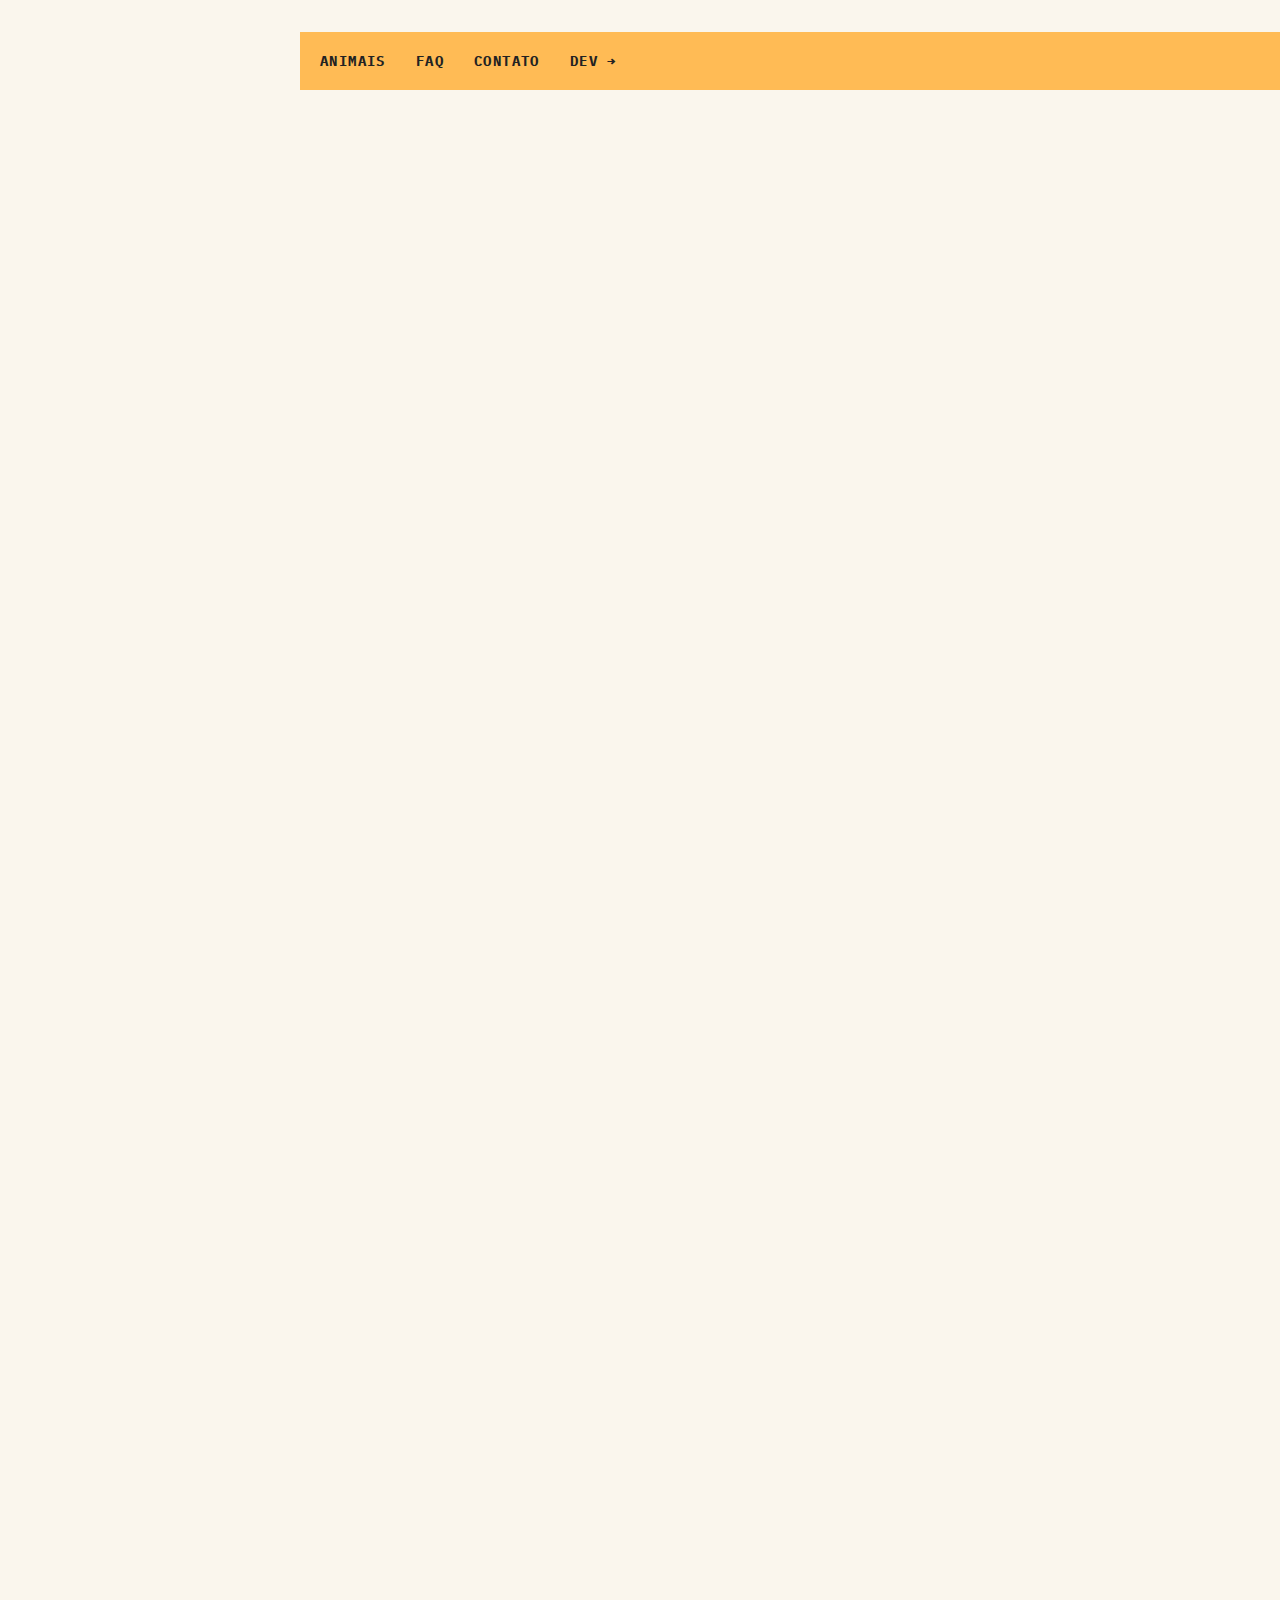
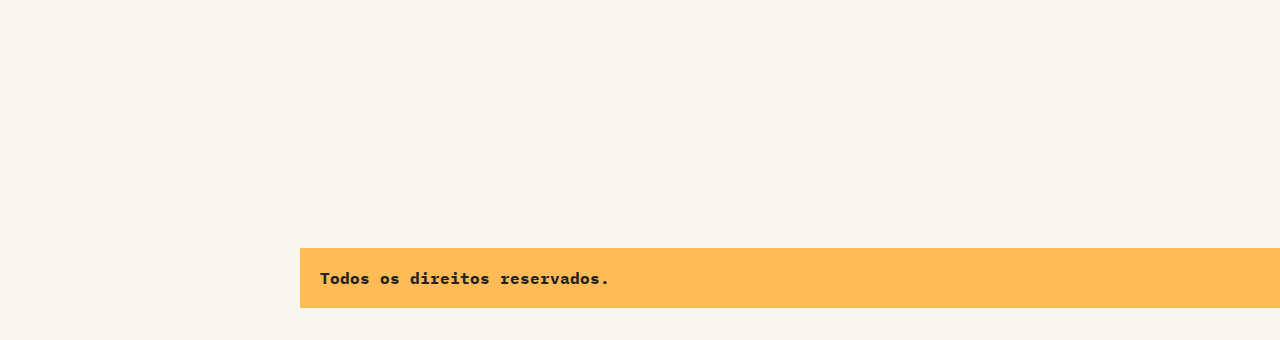
==== Animação de Scroll/index.html @ 9bccab38 "Inicio do protótipo" ====
<!DOCTYPE html>
<html lang="pt-br">
<head>
  <meta charset="UTF-8">
  <meta http-equiv="X-UA-Compatible" content="IE=edge">
  <meta name="viewport" content="width=device-width, initial-scale=1.0">
  <title>Animais Fantásticos</title>
  <link rel="preconnect" href="https://fonts.googleapis.com"><link rel="preconnect" href="https://fonts.gstatic.com" crossorigin><link href="https://fonts.googleapis.com/css2?family=IBM+Plex+Mono:wght@400;500;600;700&family=Playfair+Display+SC:wght@400;500;600;700&display=swap" rel="stylesheet">
  <link href="./css/style.css" rel="stylesheet">
  <script>document.documentElement.className = 'js'</script>
</head>
<body>
  <nav class="menu js-menu">
    <ul>
      <li><a href="#animais">Animais</a></li>
      <li><a href="#faq">Faq</a></li>
      <li><a href="#contato">Contato</a></li>
      <li><a href="https://github.com/opkwelvy">Dev →</a></li>
    </ul>
  </nav>
  <section class="grid-section animais js-scroll" id="animais">
    <h1 class="titulo">Animais Fantásticos</h1>
    <ul class="animais-lista js-tabmenu">
      <li>
        <img src="./img/imagem1.jpg" alt="">
      </li>
      <li>
        <img src="./img/imagem2.jpg" alt="">
      </li>
      <li>
        <img src="./img/imagem3.jpg" alt="">
      </li>
      <li>
        <img src="./img/imagem4.jpg" alt="">
      </li>
      <li>
        <img src="./img/imagem5.jpg" alt="">
      </li>
      <li>
        <img src="./img/imagem6.jpg" alt="">
      </li>
    </ul>
    <div class="animais-descricao js-tabcontent">
      <section>
        <h2>Raposa</h2>
        <p>Raposas são pequenos a médios mamíferos onívoros pertencentes a vários gêneros da família Canidae. As raposas têm o crânio achatado, orelhas triangulares verticais, focinho pontiagudo e ligeiramente arrebitado e uma cauda longa e espessa.</p>
        <p>Doze espécies pertencem ao grupo monofilético de "raposas verdadeiras" do gênero Vulpes. Aproximadamente outras 25 espécies atuais ou extintas são parte do grupo parafilético das raposas sul-americanas ou do grupo periférico, que consiste na raposa-orelhas-de-morcego, raposa-cinzenta e raposa-das-ilhas.</p>
        <p>A dentição de uma raposa, como todos os outros canídeos, é I 3/3, C 1/1, PM 4/4, M 3/2 = 42. (As raposas-orelhas-de-morcego têm seis molares extras, totalizando 48 dentes.) As raposas têm pares pronunciados de dentes carniceiros, o que é característico de um carnívoro. </p>
        <p>O escroto da raposa macho é segurado próximo ao corpo com os testículos dentro, mesmo depois que eles descem. Como outros caninos, a raposa macho tem um báculo, ou osso peniano.[2][14][15] Os testículos das raposas-vermelhas são menores do que os das raposas-do-ártico.</p>
      </section>
      <section>
        <h2>Esquilo</h2>
        <p>Raposas são pequenos a médios mamíferos onívoros pertencentes a vários gêneros da família Canidae. As raposas têm o crânio achatado, orelhas triangulares verticais, focinho pontiagudo e ligeiramente arrebitado e uma cauda longa e espessa.</p>
        <p>Doze espécies pertencem ao grupo monofilético de "raposas verdadeiras" do gênero Vulpes. Aproximadamente outras 25 espécies atuais ou extintas são parte do grupo parafilético das raposas sul-americanas ou do grupo periférico, que consiste na raposa-orelhas-de-morcego, raposa-cinzenta e raposa-das-ilhas.</p>
        <p>O escroto da raposa macho é segurado próximo ao corpo com os testículos dentro, mesmo depois que eles descem. Como outros caninos, a raposa macho tem um báculo, ou osso peniano.[2][14][15] Os testículos das raposas-vermelhas são menores do que os das raposas-do-ártico.</p>
      </section>
      <section>
        <h2>Urso</h2>
        <p>Raposas são pequenos a médios mamíferos onívoros pertencentes a vários gêneros da família Canidae. As raposas têm o crânio achatado, orelhas triangulares verticais, focinho pontiagudo e ligeiramente arrebitado e uma cauda longa e espessa.</p>
        <p>A dentição de uma raposa, como todos os outros canídeos, é I 3/3, C 1/1, PM 4/4, M 3/2 = 42. (As raposas-orelhas-de-morcego têm seis molares extras, totalizando 48 dentes.) As raposas têm pares pronunciados de dentes carniceiros, o que é característico de um carnívoro. </p>
        <p>O escroto da raposa macho é segurado próximo ao corpo com os testículos dentro, mesmo depois que eles descem. Como outros caninos, a raposa macho tem um báculo, ou osso peniano.[2][14][15] Os testículos das raposas-vermelhas são menores do que os das raposas-do-ártico.</p>
      </section>
      <section>
        <h2>Lobo</h2>
        <p>Raposas são pequenos a médios mamíferos onívoros pertencentes a vários gêneros da família Canidae. As raposas têm o crânio achatado, orelhas triangulares verticais, focinho pontiagudo e ligeiramente arrebitado e uma cauda longa e espessa.</p>
        <p>Doze espécies pertencem ao grupo monofilético de "raposas verdadeiras" do gênero Vulpes. Aproximadamente outras 25 espécies atuais ou extintas são parte do grupo parafilético das raposas sul-americanas ou do grupo periférico, que consiste na raposa-orelhas-de-morcego, raposa-cinzenta e raposa-das-ilhas.</p>
        <p>A dentição de uma raposa, como todos os outros canídeos, é I 3/3, C 1/1, PM 4/4, M 3/2 = 42. (As raposas-orelhas-de-morcego têm seis molares extras, totalizando 48 dentes.) As raposas têm pares pronunciados de dentes carniceiros, o que é característico de um carnívoro. </p>
        <p>O escroto da raposa macho é segurado próximo ao corpo com os testículos dentro, mesmo depois que eles descem. Como outros caninos, a raposa macho tem um báculo, ou osso peniano.[2][14][15] Os testículos das raposas-vermelhas são menores do que os das raposas-do-ártico.</p>
      </section>
      <section>
        <h2>Macaco</h2>
        <p>Raposas são pequenos a médios mamíferos onívoros pertencentes a vários gêneros da família Canidae. As raposas têm o crânio achatado, orelhas triangulares verticais, focinho pontiagudo e ligeiramente arrebitado e uma cauda longa e espessa.</p>
        <p>Doze espécies pertencem ao grupo monofilético de "raposas verdadeiras" do gênero Vulpes. Aproximadamente outras 25 espécies atuais ou extintas são parte do grupo parafilético das raposas sul-americanas ou do grupo periférico, que consiste na raposa-orelhas-de-morcego, raposa-cinzenta e raposa-das-ilhas.</p>
        <p>O escroto da raposa macho é segurado próximo ao corpo com os testículos dentro, mesmo depois que eles descem. Como outros caninos, a raposa macho tem um báculo, ou osso peniano.[2][14][15] Os testículos das raposas-vermelhas são menores do que os das raposas-do-ártico.</p>
      </section>
      <section>
        <h2>Leão</h2>
        <p>Raposas são pequenos a médios mamíferos onívoros pertencentes a vários gêneros da família Canidae. As raposas têm o crânio achatado, orelhas triangulares verticais, focinho pontiagudo e ligeiramente arrebitado e uma cauda longa e espessa.</p>
        <p>Doze espécies pertencem ao grupo monofilético de "raposas verdadeiras" do gênero Vulpes. Aproximadamente outras 25 espécies atuais ou extintas são parte do grupo parafilético das raposas sul-americanas ou do grupo periférico, que consiste na raposa-orelhas-de-morcego, raposa-cinzenta e raposa-das-ilhas.</p>
        <p>A dentição de uma raposa, como todos os outros canídeos, é I 3/3, C 1/1, PM 4/4, M 3/2 = 42. (As raposas-orelhas-de-morcego têm seis molares extras, totalizando 48 dentes.) As raposas têm pares pronunciados de dentes carniceiros, o que é característico de um carnívoro. </p>
        <p>O escroto da raposa macho é segurado próximo ao corpo com os testículos dentro, mesmo depois que eles descem. Como outros caninos, a raposa macho tem um báculo, ou osso peniano.[2][14][15] Os testículos das raposas-vermelhas são menores do que os das raposas-do-ártico.</p>
      </section>
    </div>
  </section>
  <section class="grid-section faq js-scroll" id="faq">
    <h class="titulo">FAQ</h1>
    <dl class="faq-lista js-accordion">
      <dt>Qual a idade dos animais?</dt>
      <dd>As raposas são animais mamíferos e onívoros pertencentes à família Canidae. São vulpídeos de porte médio, caracterizados por um focinho comprido e uma cauda longa e peluda.</dd>
      <dt>Eles são fantásticos?</dt>
      <dd>Também apresentam como particularidade suas pupilas ovais, semelhantes às pupilas verticais dos felídeos.</dd>
      <dt>Qual a diferença?</dt>
      <dd>As raposas são animais mamíferos e onívoros pertencentes à família Canidae. São vulpídeos de porte médio, caracterizados por um focinho comprido e uma cauda longa e peluda.</dd>
      <dt>Como proteger?</dt>
      <dd>Também apresentam como particularidade suas pupilas ovais, semelhantes às pupilas verticais dos felídeos.</dd>
    </dl>
  </section>
  <section class="grid-section contato js-scroll" id="contato">
    <h1 class="titulo">Contato</h1>
    <div class="mapa">
      <img src="./img/mapa.png">
    </div>
    <ul class="dados">
      <li>contato@origamid.com</li>
      <li>+55 (21) 9999-9999</li>
      <li>Rua do Conde,  nº 21</li>
      <li>Rio de Janeiro - Rj</li>
    </ul>
  </section>
  <footer class="copy">
    <p>Todos os direitos reservados.</p>
  </footer>
  <script src="./script.js"></script>
</body>
</html>
---- Animação de Scroll/css/style.css ----
body,
h1,
h2,
h3,
ul,
li,
p,
dd,
dt,
dl{
  margin: 0px;
  padding: 0px;
}
img{
  display: block;
  max-width: 100%;
}
ul{
  list-style: none;
}
body{
  background-color: #faf6ed;
  color: #222;
  -webkit-font-smoonthing: antialiased;
  display: grid;
  grid-template-columns: 1fr 120px minmax(300px, 800px) 1fr;
}
.menu{
  grid-column: 3 / 5;
  margin-top: 2rem;
  margin-bottom: 2rem;
  background-color: #fb5;
}
.menu ul{
  display: flex;
  flex-wrap: wrap;
   padding: 10px;
}
.menu li a{
  display: block;
  padding: 10px;
  margin-right: 10px;
  color: #222;
  text-decoration: none;
  font-family: 'IBM Plex mono', monospace;
  font-weight: bold;
  text-transform: uppercase;
  font-size: 0.875rem;
  letter-spacing: .1em;
}
.grid-section{
  grid-column: 2/4;
  width: 100%;
  box-sizing: border-box;
  padding: 10px;
  display: grid;
  grid-template-columns: 90px 300px 1fr;
  grid-gap: 20px;
  margin-bottom: 4rem;
}
.titulo{
  font-family: 'Playfair Display SC', Georgia ;
  font-size: 6rem;
  line-height: 1;
  font-weight: 400;
  margin-bottom: 1rem;
  grid-column: 1/4;
}
.animais h2{
  font-family: 'IBM Plex Mono', monospace;
  font-size: 1rem;
  text-transform:uppercase;
  letter-spacing: .1em; 
  margin-bottom: 1rem;
  color: #e54
}
.animais h2::before{
  content: "";
  display: inline-block;
  width: 40px;
  height: 10px;
  margin-right: 10px;
  background-color: #fb5;
}
.animais p{
  font-family: Helvetica, Arial;
  line-height: 1.2;
  margin-bottom: 1rem;
}
.animais-lista{
  height: 370px;
  overflow-y: scroll;
  grid-column: 2;
}
.animais-lista li{
  cursor: pointer;
}
.animais-lista::-webkit-scrollbar{
  width:18px;
}
.animais-lista::-webkit-scrollbar-thumb{
  background-color: #fb5;
  border-left: 4px solid #faf6ed;
  border-right: 4px solid #faf6ed;
  border-radius: 10px;
}
.animais-lista::-webkit-scrollbar-track{
  background-color: #faf6ed;
}
.animais-descreicao{
  grid-column: 3;
}
.animais-descreicao section{
  margin-bottom: 3rem;
}
.faq-lista{
  grid-column: 2/4;
}
.faq-lista dt{
  font-family: 'IBM Plex Mono', monospace;
  font-weight: bold;
  margin-top: 2rem;
  margin-bottom: .5rem;
  color: #E54;
  font-size: 1.5rem;
}
.faq-lista dt::before{
  content: "";
  display: inline-block;
  width: 20px;
  height: 10px;
  margin-right: 10px;
  background-color: #fb5;
  
}
.faq-lista dd{
  font-size: 1.125rem;
  font-family: Helvetica, Arial;
  margin-bottom: 5rem;
  margin-left: 30px
}
.mapa{
  grid-column: 2;
}
.dados{
  grid-column: 3;
}
.dados li{
  margin-bottom: 1rem;
  font-family: Helvetica, Arial;

}
.dados li::before{
  content: '';
  display: inline-block;
  width: 20px;
  height: 10px;
  margin-right: 10px;
  background-color: #fb5;
}
.copy{
 margin-bottom: 2rem;
 background-color: #fb5;
  grid-column: 3/5;
}
.copy p {
  padding: 20px;
  font-family: 'IBM Plex Mono', monospace;
  font-weight: bold;
}
@media (max-width: 700px){
  body{
    grid-template-columns: 1fr;
  }
  .menu, .grid-section, .copy{
    grid-column: 1;
  }
  .grid-section{
    grid-template-columns: 100px 1fr;
    grid-gap: 10px;
  }
  .animais-lista{
    grid-column: 1;
  }
  .faq-lista, .dados, .mapa{
    grid-column: 1/3;
  }
  .grid-section h1{
    font-size: 3rem;
  }
  .menu{
    margin-top: 0px
  }
  .copy{
    margin-bottom: 0px;
  }
}
.js .js-tabcontent section{
  display: none;
}
.js-tabcontent section.ativo{
  display: block !important;
  animation: show .5s forwards
}
@keyframes show{
  from{
    opacity: 0;
    transform: matrix3d(-30px, 0, 0); /* Eixos X, Y e Z*/
  }
  to{
    opacity: 1;
    transform: matrix3d(0, 0, 0);
  } 
}
.js .js-accordion dd{
  display: none;
  cursor: pointer;
}
.js-accordion dt::after{
  content: "⮧";
  margin-left: 10px;
}
.js-accordion dt.ativo::after{
  content: "⮥ ";
  margin-left: 10px;
}
.js-accordion dd.ativo{
  display: block;
  animation: slidedown .5s forwards;
}
@keyframes slidedown{
  from{
    opacity: 0;
    max-height: 0px;
  } 
  to{
    opacity: 1;
    max-height: 50px;
  } 
}
.js .js-scroll{
  opacity: 0;
  transform: translate3d(-30px,0,0);
  transition: .3s;
}
.js .js-scroll.ativo{
  opacity: 1;
  transition: .3s;
  transform: translate3d(0, 0, 0);
}
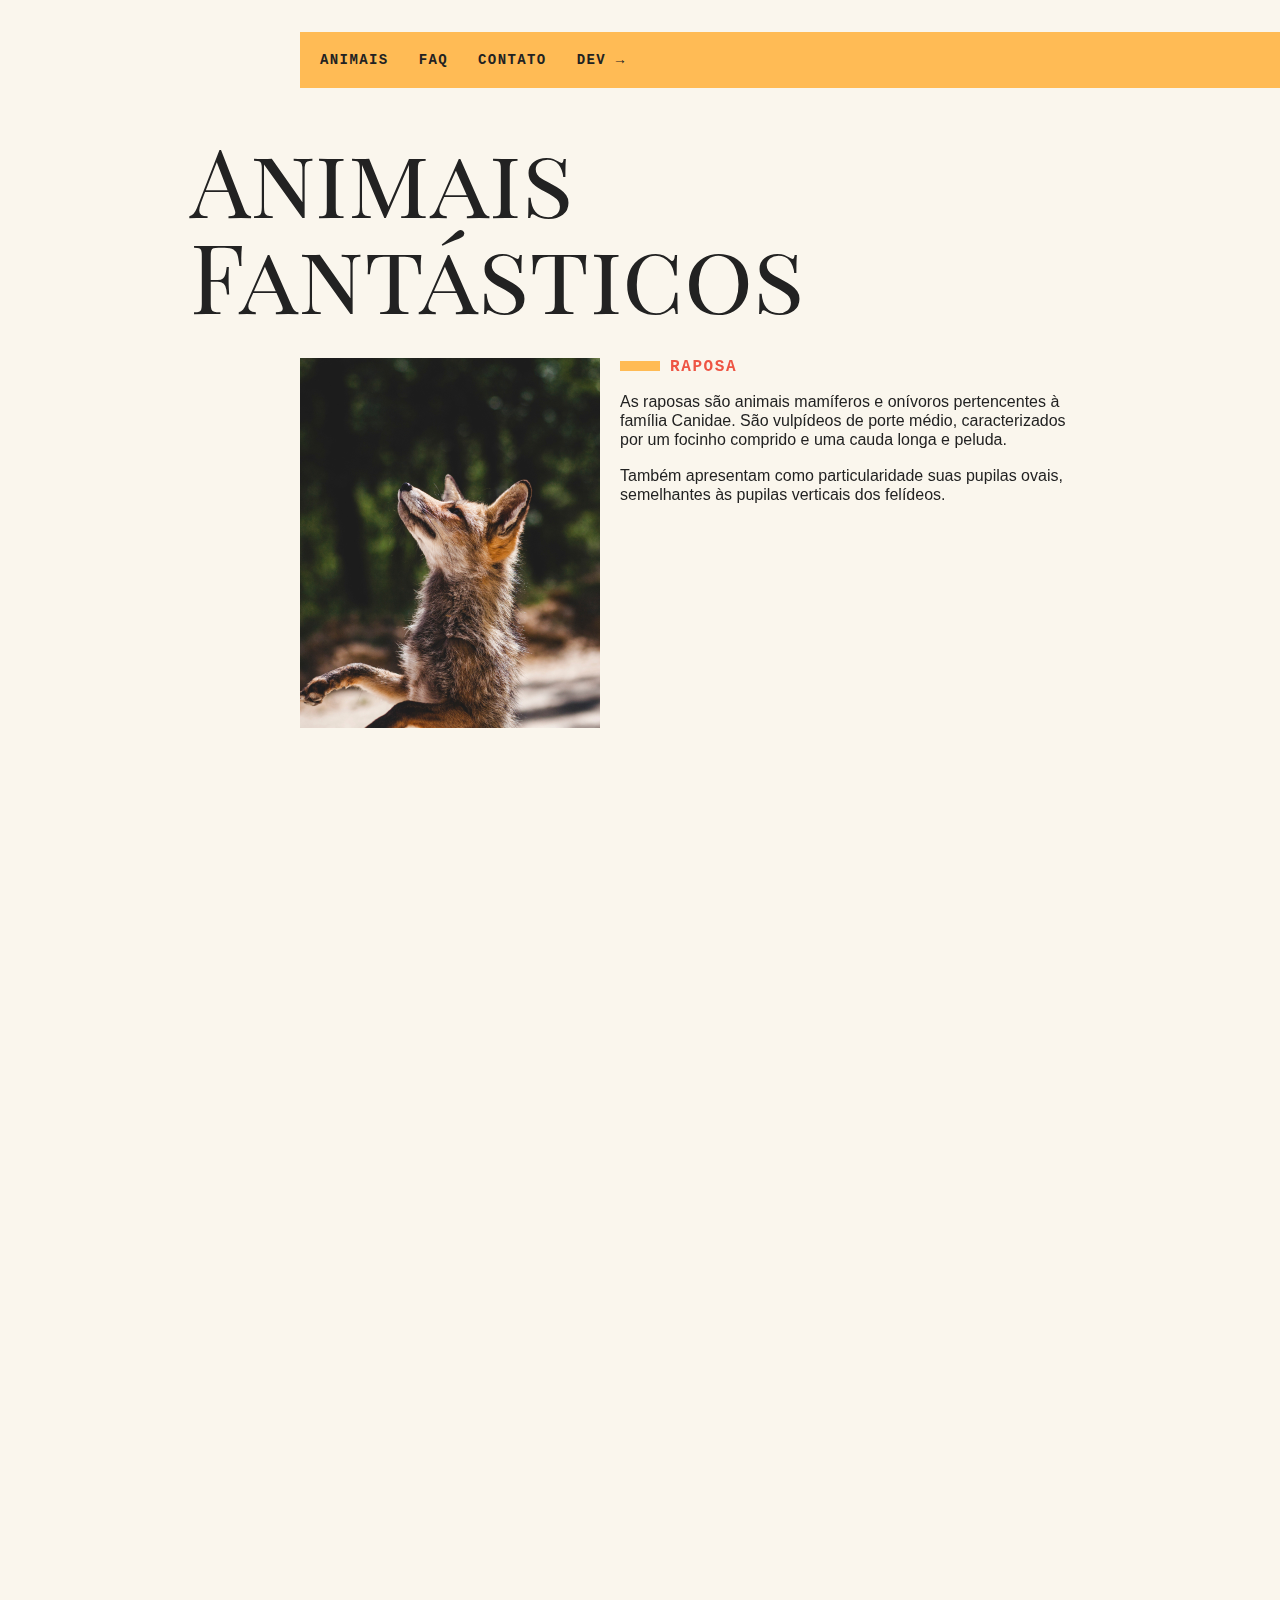
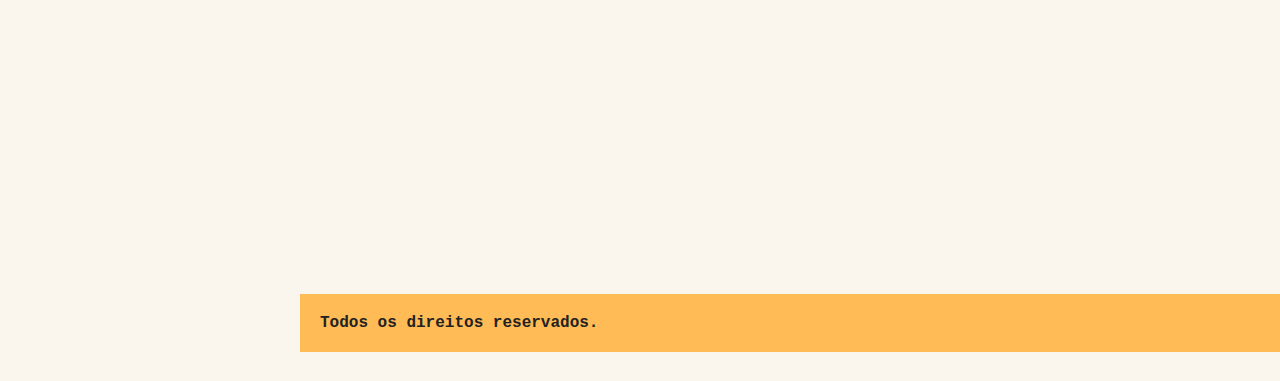
==== commit 5efdd2a6: "atualizações" ====
--- a/Animação de Scroll/index.html
+++ b/Animação de Scroll/index.html
@@ -1,115 +1,135 @@
-<!DOCTYPE html>
-<html lang="pt-br">
-<head>
-  <meta charset="UTF-8">
-  <meta http-equiv="X-UA-Compatible" content="IE=edge">
-  <meta name="viewport" content="width=device-width, initial-scale=1.0">
-  <title>Animais Fantásticos</title>
-  <link rel="preconnect" href="https://fonts.googleapis.com"><link rel="preconnect" href="https://fonts.gstatic.com" crossorigin><link href="https://fonts.googleapis.com/css2?family=IBM+Plex+Mono:wght@400;500;600;700&family=Playfair+Display+SC:wght@400;500;600;700&display=swap" rel="stylesheet">
-  <link href="./css/style.css" rel="stylesheet">
-  <script>document.documentElement.className = 'js'</script>
-</head>
-<body>
-  <nav class="menu js-menu">
-    <ul>
-      <li><a href="#animais">Animais</a></li>
-      <li><a href="#faq">Faq</a></li>
-      <li><a href="#contato">Contato</a></li>
-      <li><a href="https://github.com/opkwelvy">Dev →</a></li>
-    </ul>
-  </nav>
-  <section class="grid-section animais js-scroll" id="animais">
-    <h1 class="titulo">Animais Fantásticos</h1>
-    <ul class="animais-lista js-tabmenu">
-      <li>
-        <img src="./img/imagem1.jpg" alt="">
-      </li>
-      <li>
-        <img src="./img/imagem2.jpg" alt="">
-      </li>
-      <li>
-        <img src="./img/imagem3.jpg" alt="">
-      </li>
-      <li>
-        <img src="./img/imagem4.jpg" alt="">
-      </li>
-      <li>
-        <img src="./img/imagem5.jpg" alt="">
-      </li>
-      <li>
-        <img src="./img/imagem6.jpg" alt="">
-      </li>
-    </ul>
-    <div class="animais-descricao js-tabcontent">
-      <section>
-        <h2>Raposa</h2>
-        <p>Raposas são pequenos a médios mamíferos onívoros pertencentes a vários gêneros da família Canidae. As raposas têm o crânio achatado, orelhas triangulares verticais, focinho pontiagudo e ligeiramente arrebitado e uma cauda longa e espessa.</p>
-        <p>Doze espécies pertencem ao grupo monofilético de "raposas verdadeiras" do gênero Vulpes. Aproximadamente outras 25 espécies atuais ou extintas são parte do grupo parafilético das raposas sul-americanas ou do grupo periférico, que consiste na raposa-orelhas-de-morcego, raposa-cinzenta e raposa-das-ilhas.</p>
-        <p>A dentição de uma raposa, como todos os outros canídeos, é I 3/3, C 1/1, PM 4/4, M 3/2 = 42. (As raposas-orelhas-de-morcego têm seis molares extras, totalizando 48 dentes.) As raposas têm pares pronunciados de dentes carniceiros, o que é característico de um carnívoro. </p>
-        <p>O escroto da raposa macho é segurado próximo ao corpo com os testículos dentro, mesmo depois que eles descem. Como outros caninos, a raposa macho tem um báculo, ou osso peniano.[2][14][15] Os testículos das raposas-vermelhas são menores do que os das raposas-do-ártico.</p>
-      </section>
-      <section>
-        <h2>Esquilo</h2>
-        <p>Raposas são pequenos a médios mamíferos onívoros pertencentes a vários gêneros da família Canidae. As raposas têm o crânio achatado, orelhas triangulares verticais, focinho pontiagudo e ligeiramente arrebitado e uma cauda longa e espessa.</p>
-        <p>Doze espécies pertencem ao grupo monofilético de "raposas verdadeiras" do gênero Vulpes. Aproximadamente outras 25 espécies atuais ou extintas são parte do grupo parafilético das raposas sul-americanas ou do grupo periférico, que consiste na raposa-orelhas-de-morcego, raposa-cinzenta e raposa-das-ilhas.</p>
-        <p>O escroto da raposa macho é segurado próximo ao corpo com os testículos dentro, mesmo depois que eles descem. Como outros caninos, a raposa macho tem um báculo, ou osso peniano.[2][14][15] Os testículos das raposas-vermelhas são menores do que os das raposas-do-ártico.</p>
-      </section>
-      <section>
-        <h2>Urso</h2>
-        <p>Raposas são pequenos a médios mamíferos onívoros pertencentes a vários gêneros da família Canidae. As raposas têm o crânio achatado, orelhas triangulares verticais, focinho pontiagudo e ligeiramente arrebitado e uma cauda longa e espessa.</p>
-        <p>A dentição de uma raposa, como todos os outros canídeos, é I 3/3, C 1/1, PM 4/4, M 3/2 = 42. (As raposas-orelhas-de-morcego têm seis molares extras, totalizando 48 dentes.) As raposas têm pares pronunciados de dentes carniceiros, o que é característico de um carnívoro. </p>
-        <p>O escroto da raposa macho é segurado próximo ao corpo com os testículos dentro, mesmo depois que eles descem. Como outros caninos, a raposa macho tem um báculo, ou osso peniano.[2][14][15] Os testículos das raposas-vermelhas são menores do que os das raposas-do-ártico.</p>
-      </section>
-      <section>
-        <h2>Lobo</h2>
-        <p>Raposas são pequenos a médios mamíferos onívoros pertencentes a vários gêneros da família Canidae. As raposas têm o crânio achatado, orelhas triangulares verticais, focinho pontiagudo e ligeiramente arrebitado e uma cauda longa e espessa.</p>
-        <p>Doze espécies pertencem ao grupo monofilético de "raposas verdadeiras" do gênero Vulpes. Aproximadamente outras 25 espécies atuais ou extintas são parte do grupo parafilético das raposas sul-americanas ou do grupo periférico, que consiste na raposa-orelhas-de-morcego, raposa-cinzenta e raposa-das-ilhas.</p>
-        <p>A dentição de uma raposa, como todos os outros canídeos, é I 3/3, C 1/1, PM 4/4, M 3/2 = 42. (As raposas-orelhas-de-morcego têm seis molares extras, totalizando 48 dentes.) As raposas têm pares pronunciados de dentes carniceiros, o que é característico de um carnívoro. </p>
-        <p>O escroto da raposa macho é segurado próximo ao corpo com os testículos dentro, mesmo depois que eles descem. Como outros caninos, a raposa macho tem um báculo, ou osso peniano.[2][14][15] Os testículos das raposas-vermelhas são menores do que os das raposas-do-ártico.</p>
-      </section>
-      <section>
-        <h2>Macaco</h2>
-        <p>Raposas são pequenos a médios mamíferos onívoros pertencentes a vários gêneros da família Canidae. As raposas têm o crânio achatado, orelhas triangulares verticais, focinho pontiagudo e ligeiramente arrebitado e uma cauda longa e espessa.</p>
-        <p>Doze espécies pertencem ao grupo monofilético de "raposas verdadeiras" do gênero Vulpes. Aproximadamente outras 25 espécies atuais ou extintas são parte do grupo parafilético das raposas sul-americanas ou do grupo periférico, que consiste na raposa-orelhas-de-morcego, raposa-cinzenta e raposa-das-ilhas.</p>
-        <p>O escroto da raposa macho é segurado próximo ao corpo com os testículos dentro, mesmo depois que eles descem. Como outros caninos, a raposa macho tem um báculo, ou osso peniano.[2][14][15] Os testículos das raposas-vermelhas são menores do que os das raposas-do-ártico.</p>
-      </section>
-      <section>
-        <h2>Leão</h2>
-        <p>Raposas são pequenos a médios mamíferos onívoros pertencentes a vários gêneros da família Canidae. As raposas têm o crânio achatado, orelhas triangulares verticais, focinho pontiagudo e ligeiramente arrebitado e uma cauda longa e espessa.</p>
-        <p>Doze espécies pertencem ao grupo monofilético de "raposas verdadeiras" do gênero Vulpes. Aproximadamente outras 25 espécies atuais ou extintas são parte do grupo parafilético das raposas sul-americanas ou do grupo periférico, que consiste na raposa-orelhas-de-morcego, raposa-cinzenta e raposa-das-ilhas.</p>
-        <p>A dentição de uma raposa, como todos os outros canídeos, é I 3/3, C 1/1, PM 4/4, M 3/2 = 42. (As raposas-orelhas-de-morcego têm seis molares extras, totalizando 48 dentes.) As raposas têm pares pronunciados de dentes carniceiros, o que é característico de um carnívoro. </p>
-        <p>O escroto da raposa macho é segurado próximo ao corpo com os testículos dentro, mesmo depois que eles descem. Como outros caninos, a raposa macho tem um báculo, ou osso peniano.[2][14][15] Os testículos das raposas-vermelhas são menores do que os das raposas-do-ártico.</p>
-      </section>
-    </div>
-  </section>
-  <section class="grid-section faq js-scroll" id="faq">
-    <h class="titulo">FAQ</h1>
-    <dl class="faq-lista js-accordion">
-      <dt>Qual a idade dos animais?</dt>
-      <dd>As raposas são animais mamíferos e onívoros pertencentes à família Canidae. São vulpídeos de porte médio, caracterizados por um focinho comprido e uma cauda longa e peluda.</dd>
-      <dt>Eles são fantásticos?</dt>
-      <dd>Também apresentam como particularidade suas pupilas ovais, semelhantes às pupilas verticais dos felídeos.</dd>
-      <dt>Qual a diferença?</dt>
-      <dd>As raposas são animais mamíferos e onívoros pertencentes à família Canidae. São vulpídeos de porte médio, caracterizados por um focinho comprido e uma cauda longa e peluda.</dd>
-      <dt>Como proteger?</dt>
-      <dd>Também apresentam como particularidade suas pupilas ovais, semelhantes às pupilas verticais dos felídeos.</dd>
-    </dl>
-  </section>
-  <section class="grid-section contato js-scroll" id="contato">
-    <h1 class="titulo">Contato</h1>
-    <div class="mapa">
-      <img src="./img/mapa.png">
-    </div>
-    <ul class="dados">
-      <li>contato@origamid.com</li>
-      <li>+55 (21) 9999-9999</li>
-      <li>Rua do Conde,  nº 21</li>
-      <li>Rio de Janeiro - Rj</li>
-    </ul>
-  </section>
-  <footer class="copy">
-    <p>Todos os direitos reservados.</p>
-  </footer>
-  <script src="./script.js"></script>
-</body>
+<!DOCTYPE html>
+<html>
+<head>
+  <meta charset="utf-8" />
+  <meta http-equiv="X-UA-Compatible" content="IE=edge">
+  <title>Animais Fantásticos</title>
+  <meta name="viewport" content="width=device-width, initial-scale=1">
+  <link href="https://fonts.googleapis.com/css?family=Playfair+Display+SC" rel="stylesheet">
+  <script>document.documentElement.className += ' js';</script>
+  <link rel="stylesheet" type="text/css" href="css/style.css" />
+</head>
+<body>
+  <nav class="menu js-menu">
+    <ul>
+      <li><a href="#animais">Animais</a></li>
+      <li><a href="#faq">Faq</a></li>
+      <li><a href="#contato">Contato</a></li>
+      <li><a href="https://www.origamid.com/">Dev →</a></li>
+    </ul>
+  </nav>
+  <section class="grid-section animais js-scroll" id="animais">
+    <h1 class="titulo">Animais Fantásticos</h1>
+    <ul class="animais-lista js-tabmenu">
+      <li>
+        <img src="img/imagem1.jpg">
+      </li>
+      <li>
+        <img src="img/imagem2.jpg">
+      </li>
+      <li>
+        <img src="img/imagem3.jpg">
+      </li>
+      <li>
+        <img src="img/imagem4.jpg">
+      </li>
+      <li>
+        <img src="img/imagem5.jpg">
+      </li>
+      <li>
+        <img src="img/imagem6.jpg">
+      </li>
+    </ul>
+    <div class="animais-descricao js-tabcontent">
+      <section>
+        <h2>Raposa</h2>
+        <p>As raposas são animais mamíferos e onívoros pertencentes à família Canidae. São vulpídeos de porte médio, caracterizados
+          por um focinho comprido e uma cauda longa e peluda.</p>
+        <p>Também apresentam como particularidade suas pupilas ovais, semelhantes às pupilas verticais dos felídeos.</p>
+      </section>
+      
+      <section>
+        <h2>Esquilo</h2>
+        <p>As raposas são animais mamíferos e onívoros pertencentes à família Canidae. São vulpídeos de porte médio, caracterizados
+          por um focinho comprido e uma cauda longa e peluda.</p>
+        <p>Também apresentam como particularidade suas pupilas ovais, semelhantes às pupilas verticais dos felídeos.</p>
+        <p>De cerca de 40 espécies reconhecidas como raposas, somente 12 pertencem ao gênero Vulpes das "raposas verdadeiras", do
+          qual a raposa vermelha é a mais comum.</p>
+        <p>Também apresentam como particularidade suas pupilas ovais, semelhantes às pupilas verticais dos felídeos.</p>
+        <p>De cerca de 40 espécies reconhecidas como raposas, somente 12 pertencem ao gênero Vulpes das "raposas verdadeiras", do
+          qual a raposa vermelha é a mais comum.</p>
+        <p>Também apresentam como particularidade suas pupilas ovais, semelhantes às pupilas verticais dos felídeos.</p>
+      </section>
+      <section>
+        <h2>Urso</h2>
+        <p>As raposas são animais mamíferos e onívoros pertencentes à família Canidae. São vulpídeos de porte médio, caracterizados
+          por um focinho comprido e uma cauda longa e peluda.</p>
+        <p>Também apresentam como particularidade suas pupilas ovais, semelhantes às pupilas verticais dos felídeos.</p>
+        <p>De cerca de 40 espécies reconhecidas como raposas, somente 12 pertencem ao gênero Vulpes das "raposas verdadeiras", do
+          qual a raposa vermelha é a mais comum.</p>
+        <p>Também apresentam como particularidade suas pupilas ovais, semelhantes às pupilas verticais dos felídeos.</p>
+      </section>
+      <section>
+        <h2>Lobo</h2>
+        <p>As raposas são animais mamíferos e onívoros pertencentes à família Canidae. São vulpídeos de porte médio, caracterizados
+          por um focinho comprido e uma cauda longa e peluda.</p>
+        <p>Também apresentam como particularidade suas pupilas ovais, semelhantes às pupilas verticais dos felídeos.</p>
+        <p>De cerca de 40 espécies reconhecidas como raposas, somente 12 pertencem ao gênero Vulpes das "raposas verdadeiras", do
+          qual a raposa vermelha é a mais comum.</p>
+        <p>Também apresentam como particularidade suas pupilas ovais, semelhantes às pupilas verticais dos felídeos.</p>
+      </section>
+      <section>
+        <h2>Macaco</h2>
+        <p>As raposas são animais mamíferos e onívoros pertencentes à família Canidae. São vulpídeos de porte médio, caracterizados
+          por um focinho comprido e uma cauda longa e peluda.</p>
+        <p>Também apresentam como particularidade suas pupilas ovais, semelhantes às pupilas verticais dos felídeos.</p>
+        <p>De cerca de 40 espécies reconhecidas como raposas, somente 12 pertencem ao gênero Vulpes das "raposas verdadeiras", do
+          qual a raposa vermelha é a mais comum.</p>
+        <p>Também apresentam como particularidade suas pupilas ovais, semelhantes às pupilas verticais dos felídeos.</p>
+      </section>
+      <section>
+        <h2>Leão</h2>
+        <p>As raposas são animais mamíferos e onívoros pertencentes à família Canidae. São vulpídeos de porte médio, caracterizados
+          por um focinho comprido e uma cauda longa e peluda.</p>
+        <p>Também apresentam como particularidade suas pupilas ovais, semelhantes às pupilas verticais dos felídeos.</p>
+        <p>De cerca de 40 espécies reconhecidas como raposas, somente 12 pertencem ao gênero Vulpes das "raposas verdadeiras", do
+          qual a raposa vermelha é a mais comum.</p>
+        <p>Também apresentam como particularidade suas pupilas ovais, semelhantes às pupilas verticais dos felídeos.</p>
+      </section>
+    </div>
+  </section>
+
+  <section class="grid-section faq js-scroll" id="faq">
+    <h1 class="titulo">FAQ</h1>
+    <dl class="faq-lista js-accordion">
+      <dt>Qual a idade dos animais?</dt>
+      <dd>As raposas são animais mamíferos e onívoros pertencentes à família Canidae. São vulpídeos de porte médio, caracterizados por um focinho comprido e uma cauda longa e peluda.</dd>
+      <dt>Eles são fantásticos?</dt>
+      <dd>Também apresentam como particularidade suas pupilas ovais, semelhantes às pupilas verticais dos felídeos.</dd>
+      <dt>Qual a diferença?</dt>
+      <dd>As raposas são animais mamíferos e onívoros pertencentes à família Canidae. São vulpídeos de porte médio, caracterizados por um focinho comprido e uma cauda longa e peluda.</dd>
+      <dt>Como proteger?</dt>
+      <dd>Também apresentam como particularidade suas pupilas ovais, semelhantes às pupilas verticais dos felídeos.</dd>
+    </dl>
+  </section>
+
+  <section class="grid-section contato js-scroll" id="contato">
+    <h1 class="titulo">Contato</h1>
+    <div class="mapa">
+      <img src="img/mapa.png">
+    </div>
+    <ul class="dados">
+      <li>contato@origamid.com</li>
+      <li>+55 (21) 9999-9999</li>
+      <li>Rua do Conde, nº 21</li>
+      <li>Rio de Janeiro - RJ</li>
+    </ul>
+  </section>
+
+  <footer class="copy">
+    <p>Todos os direitos reservados.</p>
+  </footer>
+
+  <script src="script.js"></script>  
+</body>
 </html>--- a/Animação de Scroll/css/style.css
+++ b/Animação de Scroll/css/style.css
@@ -1,252 +1,272 @@
-body,
-h1,
-h2,
-h3,
-ul,
-li,
-p,
-dd,
-dt,
-dl{
-  margin: 0px;
-  padding: 0px;
-}
-img{
-  display: block;
-  max-width: 100%;
-}
-ul{
-  list-style: none;
-}
-body{
-  background-color: #faf6ed;
-  color: #222;
-  -webkit-font-smoonthing: antialiased;
-  display: grid;
-  grid-template-columns: 1fr 120px minmax(300px, 800px) 1fr;
-}
-.menu{
-  grid-column: 3 / 5;
-  margin-top: 2rem;
-  margin-bottom: 2rem;
-  background-color: #fb5;
-}
-.menu ul{
-  display: flex;
-  flex-wrap: wrap;
-   padding: 10px;
-}
-.menu li a{
-  display: block;
-  padding: 10px;
-  margin-right: 10px;
-  color: #222;
-  text-decoration: none;
-  font-family: 'IBM Plex mono', monospace;
-  font-weight: bold;
-  text-transform: uppercase;
-  font-size: 0.875rem;
-  letter-spacing: .1em;
-}
-.grid-section{
-  grid-column: 2/4;
-  width: 100%;
-  box-sizing: border-box;
-  padding: 10px;
-  display: grid;
-  grid-template-columns: 90px 300px 1fr;
-  grid-gap: 20px;
-  margin-bottom: 4rem;
-}
-.titulo{
-  font-family: 'Playfair Display SC', Georgia ;
-  font-size: 6rem;
-  line-height: 1;
-  font-weight: 400;
-  margin-bottom: 1rem;
-  grid-column: 1/4;
-}
-.animais h2{
-  font-family: 'IBM Plex Mono', monospace;
-  font-size: 1rem;
-  text-transform:uppercase;
-  letter-spacing: .1em; 
-  margin-bottom: 1rem;
-  color: #e54
-}
-.animais h2::before{
-  content: "";
-  display: inline-block;
-  width: 40px;
-  height: 10px;
-  margin-right: 10px;
-  background-color: #fb5;
-}
-.animais p{
-  font-family: Helvetica, Arial;
-  line-height: 1.2;
-  margin-bottom: 1rem;
-}
-.animais-lista{
-  height: 370px;
-  overflow-y: scroll;
-  grid-column: 2;
-}
-.animais-lista li{
-  cursor: pointer;
-}
-.animais-lista::-webkit-scrollbar{
-  width:18px;
-}
-.animais-lista::-webkit-scrollbar-thumb{
-  background-color: #fb5;
-  border-left: 4px solid #faf6ed;
-  border-right: 4px solid #faf6ed;
-  border-radius: 10px;
-}
-.animais-lista::-webkit-scrollbar-track{
-  background-color: #faf6ed;
-}
-.animais-descreicao{
-  grid-column: 3;
-}
-.animais-descreicao section{
-  margin-bottom: 3rem;
-}
-.faq-lista{
-  grid-column: 2/4;
-}
-.faq-lista dt{
-  font-family: 'IBM Plex Mono', monospace;
-  font-weight: bold;
-  margin-top: 2rem;
-  margin-bottom: .5rem;
-  color: #E54;
-  font-size: 1.5rem;
-}
-.faq-lista dt::before{
-  content: "";
-  display: inline-block;
-  width: 20px;
-  height: 10px;
-  margin-right: 10px;
-  background-color: #fb5;
-  
-}
-.faq-lista dd{
-  font-size: 1.125rem;
-  font-family: Helvetica, Arial;
-  margin-bottom: 5rem;
-  margin-left: 30px
-}
-.mapa{
-  grid-column: 2;
-}
-.dados{
-  grid-column: 3;
-}
-.dados li{
-  margin-bottom: 1rem;
-  font-family: Helvetica, Arial;
-
-}
-.dados li::before{
-  content: '';
-  display: inline-block;
-  width: 20px;
-  height: 10px;
-  margin-right: 10px;
-  background-color: #fb5;
-}
-.copy{
- margin-bottom: 2rem;
- background-color: #fb5;
-  grid-column: 3/5;
-}
-.copy p {
-  padding: 20px;
-  font-family: 'IBM Plex Mono', monospace;
-  font-weight: bold;
-}
-@media (max-width: 700px){
-  body{
-    grid-template-columns: 1fr;
-  }
-  .menu, .grid-section, .copy{
-    grid-column: 1;
-  }
-  .grid-section{
-    grid-template-columns: 100px 1fr;
-    grid-gap: 10px;
-  }
-  .animais-lista{
-    grid-column: 1;
-  }
-  .faq-lista, .dados, .mapa{
-    grid-column: 1/3;
-  }
-  .grid-section h1{
-    font-size: 3rem;
-  }
-  .menu{
-    margin-top: 0px
-  }
-  .copy{
-    margin-bottom: 0px;
-  }
-}
-.js .js-tabcontent section{
-  display: none;
-}
-.js-tabcontent section.ativo{
-  display: block !important;
-  animation: show .5s forwards
-}
-@keyframes show{
-  from{
-    opacity: 0;
-    transform: matrix3d(-30px, 0, 0); /* Eixos X, Y e Z*/
-  }
-  to{
-    opacity: 1;
-    transform: matrix3d(0, 0, 0);
-  } 
-}
-.js .js-accordion dd{
-  display: none;
-  cursor: pointer;
-}
-.js-accordion dt::after{
-  content: "⮧";
-  margin-left: 10px;
-}
-.js-accordion dt.ativo::after{
-  content: "⮥ ";
-  margin-left: 10px;
-}
-.js-accordion dd.ativo{
-  display: block;
-  animation: slidedown .5s forwards;
-}
-@keyframes slidedown{
-  from{
-    opacity: 0;
-    max-height: 0px;
-  } 
-  to{
-    opacity: 1;
-    max-height: 50px;
-  } 
-}
-.js .js-scroll{
-  opacity: 0;
-  transform: translate3d(-30px,0,0);
-  transition: .3s;
-}
-.js .js-scroll.ativo{
-  opacity: 1;
-  transition: .3s;
-  transform: translate3d(0, 0, 0);
-}
-
-
+body, h1, h2, ul, li, p, dd, dt, dl {
+  margin: 0px;
+  padding: 0px;
+}
+
+img {
+  display: block;
+  max-width: 100%;
+}
+
+ul {
+  list-style: none;
+}
+
+body {
+  background: #faf6ed;
+  color: #222;
+  -webkit-font-smoothing: antialiased;
+  display: grid;
+  grid-template-columns: 1fr 120px minmax(300px, 800px) 1fr;
+}
+
+.menu {
+  grid-column: 3 / 5;
+  margin-top: 2rem;
+  margin-bottom: 2rem;
+  background: #FB5;
+}
+
+.menu ul {
+  display: flex;
+  flex-wrap: wrap;
+  padding: 10px;
+}
+
+.menu li a {
+  display: block;
+  padding: 10px;
+  margin-right: 10px;
+  color: #222;
+  text-decoration: none;
+  font-family: 'IBM Plex Mono', monospace;
+  font-weight: bold;
+  text-transform: uppercase;
+  font-size: 0.875rem;
+  letter-spacing: .1em;
+}
+
+.grid-section {
+  grid-column: 2 / 4;
+  width: 100%;
+  box-sizing: border-box;
+  padding: 10px;
+  display: grid;
+  grid-template-columns: 90px 300px 1fr;
+  grid-gap: 20px;
+  margin-bottom: 4rem;
+}
+
+.titulo {
+  font-family: 'Playfair Display SC', georgia;
+  font-size: 6rem;
+  line-height: 1;
+  font-weight: 400;
+  margin-bottom: 1rem;
+  grid-column: 1 / 4;
+}
+
+.animais h2 {
+  font-family: 'IBM Plex Mono', monospace;
+  font-size: 1rem;
+  text-transform: uppercase;
+  letter-spacing: .1em;
+  margin-bottom: 1rem;
+  color: #E54;
+}
+
+.animais h2::before {
+  content: '';
+  display: inline-block;
+  width: 40px;
+  height: 10px;
+  margin-right: 10px;
+  background: #FB5;
+}
+
+.animais p {
+  font-family: Helvetica, Arial;
+  line-height: 1.2;
+  margin-bottom: 1rem;
+}
+
+.animais-lista {
+  height: 370px;
+  overflow-y: scroll;
+  grid-column: 2;
+}
+
+.animais-lista li {
+  cursor: pointer;
+}
+
+.animais-lista::-webkit-scrollbar {
+  width: 18px;
+}
+
+.animais-lista::-webkit-scrollbar-thumb {
+  background: #FB5;
+  border-left: 4px solid #faf6ed;
+  border-right: 4px solid #faf6ed;
+}
+
+.animais-lista::-webkit-scrollbar-track {
+  background: #faf6ed;
+}
+
+.animais-descricao {
+  grid-column: 3;
+}
+
+.animais-descricao section {
+  margin-bottom: 3rem;
+}
+
+.faq-lista {
+  grid-column: 2 / 4
+}
+
+.faq-lista dt {
+  font-family: 'IBM Plex Mono', monospace;
+  font-weight: bold;
+  margin-top: 2rem;
+  margin-bottom: .5rem;
+  color: #E54;
+}
+
+.faq-lista dt::before {
+  content: '';
+  display: inline-block;
+  width: 20px;
+  height: 10px;
+  margin-right: 10px;
+  background: #FB5;
+}
+
+.faq-lista dd {
+  font-family: Helvetica, Arial;
+  margin-bottom: .5rem;
+  margin-left: 30px;
+}
+
+.mapa {
+  grid-column: 2;
+}
+
+.dados {
+  grid-column: 3;
+}
+
+.dados li {
+  margin-bottom: 1rem;
+  font-family: Helvetica, Arial;
+}
+
+.dados li::before {
+  content: '';
+  display: inline-block;
+  width: 20px;
+  height: 10px;
+  margin-right: 10px;
+  background: #FB5;
+}
+
+.copy {
+  grid-column: 3/5;
+  margin-bottom: 2rem;
+  background: #FB5;
+}
+
+.copy p {
+  padding: 20px;
+  font-family: 'IBM Plex Mono', monospace;
+  font-weight: bold;
+}
+
+@media (max-width: 700px) {
+  body {
+    grid-template-columns: 1fr;
+  }
+  .menu, .grid-section, .copy {
+    grid-column: 1;
+  }
+  .grid-section {
+    grid-template-columns: 100px 1fr;
+    grid-gap: 10px;
+  }
+  .animais-lista {
+    grid-column: 1;
+  }
+  .faq-lista, .dados, .mapa {
+    grid-column: 1 / 3;
+  }
+  .grid-section h1 {
+    font-size: 3rem;
+  }
+  .menu {
+    margin-top: 0px;
+  }
+  .copy {
+    margin-bottom: 0px;
+  }
+}
+
+.js .js-tabcontent section {
+  display: none;
+}
+
+.js-tabcontent section.ativo {
+  display: block !important;
+  animation: show .5s forwards;
+}
+
+@keyframes show {
+  from {
+    opacity: 0;
+    transform: translate3d(-30px, 0, 0);
+  }
+  to {
+    opacity: 1;
+    transform: translate3d(0, 0, 0);
+  }
+}
+
+.js .js-accordion dd {
+  display: none;
+}
+
+.js-accordion dt::after {
+  content: '⬎';
+  margin-left: 10px;
+}
+
+.js-accordion dt.ativo::after {
+  content: '⬏';
+}
+
+.js-accordion dd.ativo {
+  display: block;
+  animation: slideDown .5s forwards;
+}
+
+@keyframes slideDown {
+  from {
+    opacity: 0;
+    max-height: 0;
+  }
+  to {
+    max-height: 200px;
+    opacity: 1;
+  }
+}
+
+.js .js-scroll {
+  opacity: 0;
+  transform: translate3d(-30px, 0, 0);
+  transition: .3s;
+}
+
+.js .js-scroll.ativo {
+  opacity: 1;
+  transform: translate3d(0, 0, 0);
+}